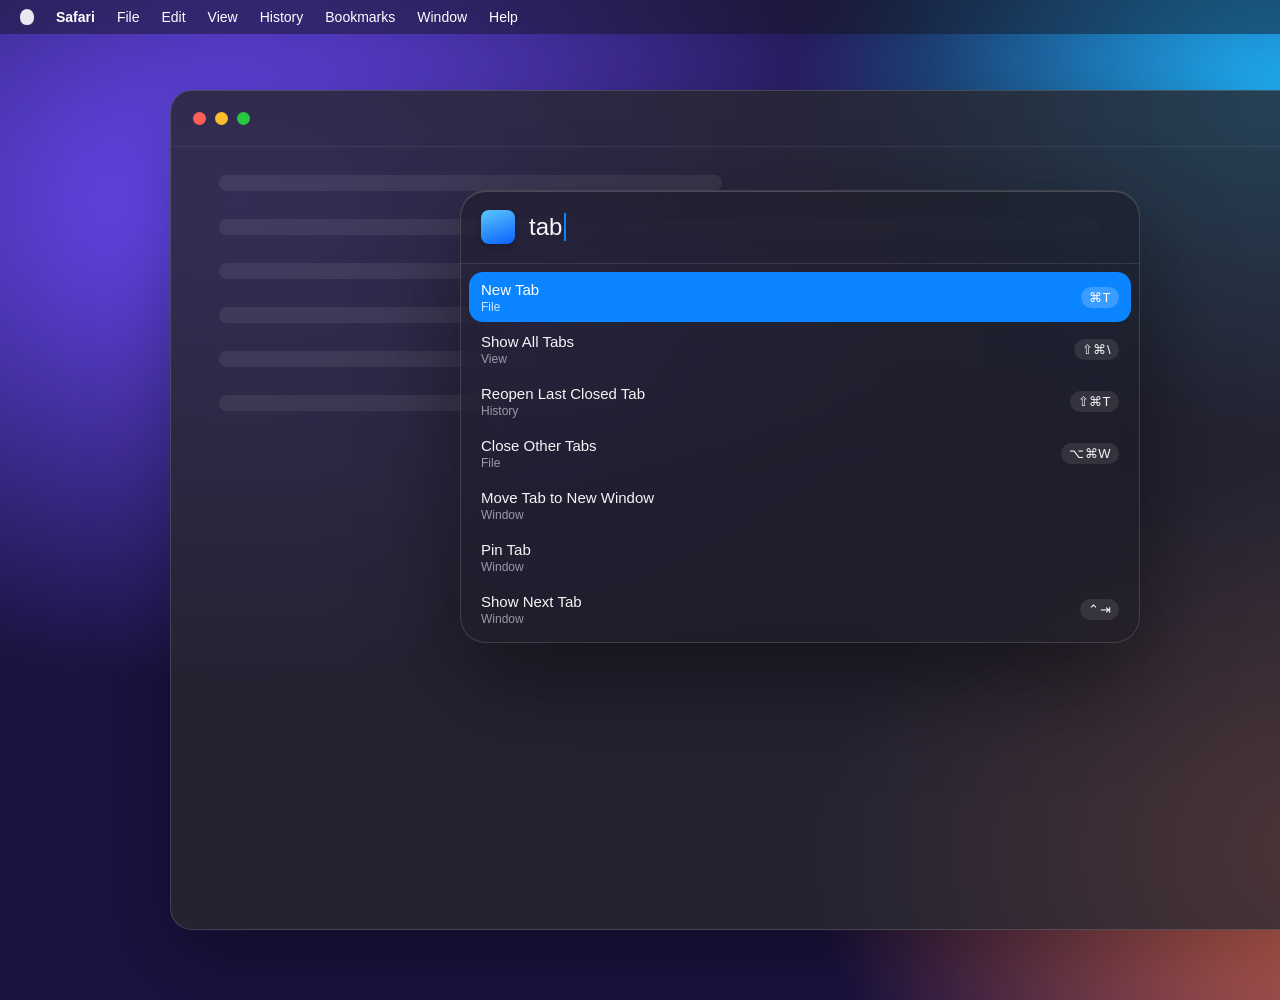
==== docs/mockup.html @ 5e2a11ca "MenuKey: search any app's menus from a shortcut Menu bar app that opens a Liquid Glass panel on a gl" ====
<!doctype html>
<!-- README mockups. Rendered by Scripts/make-mockups.sh: mockup.html#dark and mockup.html#light -->
<html>
<head>
<meta charset="utf-8">
<style>
  :root {
    --panel: rgba(28, 28, 34, 0.58);
    --panel-border: rgba(255, 255, 255, 0.14);
    --text: #f5f5f7;
    --sub: rgba(235, 235, 245, 0.6);
    --pill: rgba(255, 255, 255, 0.09);
    --divider: rgba(255, 255, 255, 0.1);
    --win: rgba(40, 40, 48, 0.82);
    --win-line: rgba(255, 255, 255, 0.07);
    --bar: rgba(20, 20, 28, 0.45);
    --bar-text: #fff;
    --wall: radial-gradient(1200px 800px at 15% 20%, #6d4cff 0%, transparent 60%),
            radial-gradient(1000px 700px at 85% 85%, #ff7a59 0%, transparent 55%),
            radial-gradient(900px 600px at 80% 10%, #1fb6ff 0%, transparent 55%),
            #1b1340;
  }
  body.light {
    --panel: rgba(255, 255, 255, 0.62);
    --panel-border: rgba(255, 255, 255, 0.7);
    --text: #1d1d1f;
    --sub: rgba(60, 60, 67, 0.62);
    --pill: rgba(0, 0, 0, 0.06);
    --divider: rgba(0, 0, 0, 0.08);
    --win: rgba(255, 255, 255, 0.78);
    --win-line: rgba(0, 0, 0, 0.06);
    --bar: rgba(255, 255, 255, 0.4);
    --bar-text: #1d1d1f;
    --wall: radial-gradient(1200px 800px at 20% 15%, #a7c7ff 0%, transparent 60%),
            radial-gradient(1000px 700px at 85% 80%, #ffc6a8 0%, transparent 55%),
            radial-gradient(900px 600px at 75% 10%, #c8b6ff 0%, transparent 55%),
            #eef0f8;
  }
  * { box-sizing: border-box; margin: 0; }
  html, body { width: 1600px; height: 1000px; overflow: hidden; }
  body {
    font-family: -apple-system, BlinkMacSystemFont, "SF Pro Text", sans-serif;
    background: var(--wall);
    color: var(--text);
    -webkit-font-smoothing: antialiased;
  }
  .menubar {
    height: 34px; display: flex; align-items: center; gap: 22px; padding: 0 20px;
    background: var(--bar); backdrop-filter: blur(30px); color: var(--bar-text);
    font-size: 14px; font-weight: 500;
  }
  .menubar b { font-weight: 700; }
  .menubar .right { margin-left: auto; display: flex; gap: 18px; opacity: .9 }
  .apple { width: 14px; height: 16px; border-radius: 50% 50% 45% 45%; background: currentColor; opacity: .9 }
  .window {
    position: absolute; left: 170px; top: 90px; width: 1260px; height: 840px;
    background: var(--win); border-radius: 22px; border: 1px solid var(--panel-border);
    box-shadow: 0 30px 80px rgba(0,0,0,.35); overflow: hidden;
  }
  .window .top { height: 56px; display: flex; align-items: center; gap: 9px; padding: 0 22px; border-bottom: 1px solid var(--win-line) }
  .dot { width: 13px; height: 13px; border-radius: 50%; }
  .window .line { height: 16px; border-radius: 8px; background: var(--win-line); margin: 28px 48px 0; }
  .panel {
    position: absolute; left: 460px; top: 190px; width: 680px;
    background: var(--panel); border: 1px solid var(--panel-border); border-radius: 26px;
    backdrop-filter: blur(40px) saturate(180%);
    box-shadow: inset 0 1px 0 rgba(255,255,255,.18);
  }
  .shadow { position: absolute; left: 460px; top: 190px; width: 680px; border-radius: 26px;
    box-shadow: 0 40px 100px rgba(0,0,0,.45); }
  .head { height: 72px; display: flex; align-items: center; gap: 14px; padding: 0 20px; }
  .appicon { width: 34px; height: 34px; border-radius: 8px; flex: none; box-shadow: 0 2px 6px rgba(0,0,0,.25) }
  .query { font-size: 24px; display: flex; align-items: center; }
  .caret { width: 2px; height: 28px; background: #0a84ff; margin-left: 2px; }
  .divider { height: 1px; background: var(--divider); }
  .list { padding: 8px; display: flex; flex-direction: column; gap: 2px; }
  .row { height: 50px; display: flex; align-items: center; padding: 0 12px; border-radius: 14px; }
  .row.sel { background: #0a84ff; color: #fff; }
  .row .t { font-size: 15px; font-weight: 500; }
  .row .p { font-size: 12px; color: var(--sub); margin-top: 2px }
  .row.sel .p { color: rgba(255,255,255,.8) }
  .row .k { margin-left: auto; font: 500 13px -apple-system, BlinkMacSystemFont, sans-serif; letter-spacing: .5px; padding: 3px 8px; border-radius: 99px; background: var(--pill) }
  .row.sel .k { background: rgba(255,255,255,.2) }
</style>
</head>
<body>
  <div class="menubar" id="menubar"></div>
  <div class="window">
    <div class="top">
      <div class="dot" style="background:#ff5f57"></div>
      <div class="dot" style="background:#febc2e"></div>
      <div class="dot" style="background:#28c840"></div>
    </div>
    <div class="line" style="width:40%"></div><div class="line" style="width:70%"></div>
    <div class="line" style="width:55%"></div><div class="line" style="width:62%"></div>
    <div class="line" style="width:35%"></div><div class="line" style="width:66%"></div>
  </div>
  <div class="shadow" id="shadow"></div>
  <div class="panel" id="panel">
    <div class="head">
      <div class="appicon" id="icon"></div>
      <div class="query" id="query"></div>
    </div>
    <div class="divider"></div>
    <div class="list" id="list"></div>
  </div>
<script>
  const scenes = {
    dark: {
      app: "Safari", menus: ["File", "Edit", "View", "History", "Bookmarks", "Window", "Help"],
      icon: "linear-gradient(160deg,#5ac8fa,#0a60ff)", query: "tab",
      rows: [
        ["New Tab", "File", "⌘T"],
        ["Show All Tabs", "View", "⇧⌘\\"],
        ["Reopen Last Closed Tab", "History", "⇧⌘T"],
        ["Close Other Tabs", "File", "⌥⌘W"],
        ["Move Tab to New Window", "Window", ""],
        ["Pin Tab", "Window", ""],
        ["Show Next Tab", "Window", "⌃⇥"],
      ],
    },
    light: {
      app: "Finder", menus: ["File", "Edit", "View", "Go", "Window", "Help"],
      icon: "linear-gradient(160deg,#7fd3ff,#1e7bff)", query: "new fo",
      rows: [
        ["New Folder", "File", "⇧⌘N"],
        ["New Folder with Selection", "File", "⌃⌘N"],
        ["New Smart Folder", "File", "⌥⌘N"],
        ["New Finder Window", "File", "⌘N"],
      ],
    },
  };
  const name = location.hash.slice(1) || "dark";
  const s = scenes[name];
  document.body.className = name;
  document.getElementById("menubar").innerHTML =
    `<div class="apple"></div><b>${s.app}</b>` + s.menus.map(m => `<span>${m}</span>`).join("") +
    `<div class="right"><img src="../Resources/AppIcon.png" style="width:20px;height:20px;margin-top:-2px"><span>Tue 9:41</span></div>`;
  document.getElementById("icon").style.background = s.icon;
  document.getElementById("query").innerHTML = `${s.query}<span class="caret"></span>`;
  document.getElementById("list").innerHTML = s.rows.map((r, i) =>
    `<div class="row ${i === 0 ? "sel" : ""}"><div><div class="t">${r[0]}</div><div class="p">${r[1]}</div></div>` +
    (r[2] ? `<div class="k">${r[2]}</div>` : "") + `</div>`).join("");
  document.getElementById("shadow").style.height = document.getElementById("panel").offsetHeight + "px";
</script>
</body>
</html>
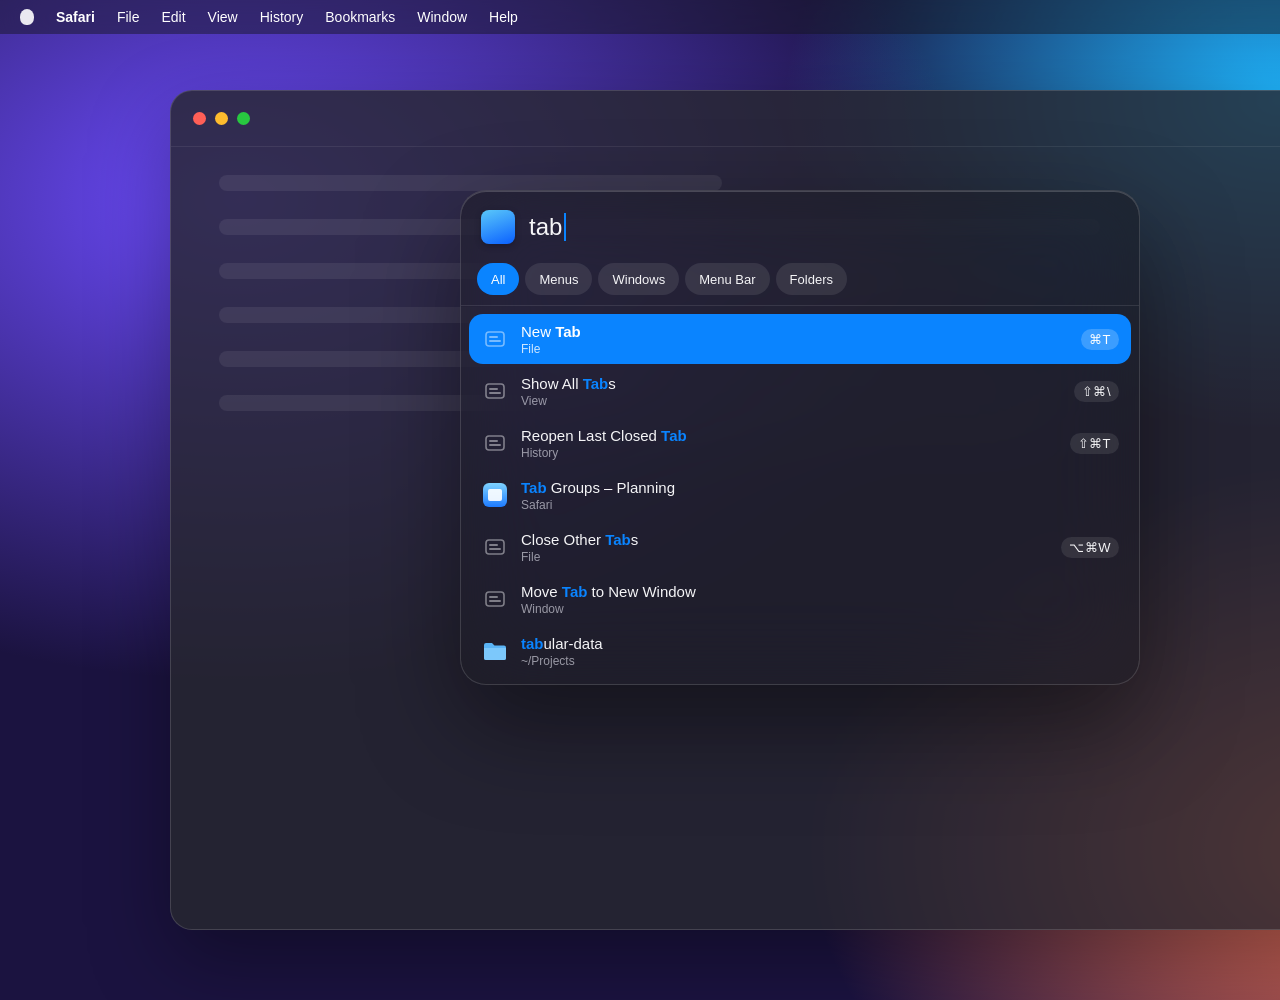
==== commit 4b1c48d5: "MenuKey 1.1: windows, menu bar icons, folders, smarter search - Scopes (All, Menus, Windows, Menu Ba" ====
--- a/docs/mockup.html
+++ b/docs/mockup.html
@@ -72,6 +72,14 @@
   .appicon { width: 34px; height: 34px; border-radius: 8px; flex: none; box-shadow: 0 2px 6px rgba(0,0,0,.25) }
   .query { font-size: 24px; display: flex; align-items: center; }
   .caret { width: 2px; height: 28px; background: #0a84ff; margin-left: 2px; }
+  .chips { display: flex; gap: 6px; padding: 0 16px 10px; }
+  .chip { height: 32px; padding: 0 14px; border-radius: 99px; display: flex; align-items: center;
+    font-size: 13px; font-weight: 500; background: var(--pill); }
+  .chip.on { background: #0a84ff; color: #fff; }
+  .ico { width: 28px; height: 28px; flex: none; margin-right: 12px; display: flex; align-items: center; justify-content: center; }
+  .ico svg { width: 28px; height: 28px; }
+  .hl { color: #0a84ff; font-weight: 800; }
+  .row.sel .hl { color: #fff; }
   .divider { height: 1px; background: var(--divider); }
   .list { padding: 8px; display: flex; flex-direction: column; gap: 2px; }
   .row { height: 50px; display: flex; align-items: center; padding: 0 12px; border-radius: 14px; }
@@ -101,32 +109,41 @@
       <div class="appicon" id="icon"></div>
       <div class="query" id="query"></div>
     </div>
+    <div class="chips" id="chips"></div>
     <div class="divider"></div>
     <div class="list" id="list"></div>
   </div>
 <script>
+  const icons = {
+    menu: `<svg viewBox="0 0 28 28"><rect x="5" y="7" width="18" height="14" rx="3" fill="none" stroke="currentColor" stroke-opacity=".45" stroke-width="1.6"/><rect x="8" y="11" width="9" height="2" rx="1" fill="currentColor" fill-opacity=".45"/><rect x="8" y="15" width="12" height="2" rx="1" fill="currentColor" fill-opacity=".45"/></svg>`,
+    folder: `<svg viewBox="0 0 28 28"><path d="M3 8a2 2 0 0 1 2-2h6l2.5 2.5H23a2 2 0 0 1 2 2V21a2 2 0 0 1-2 2H5a2 2 0 0 1-2-2z" fill="#5ab4f5"/><path d="M3 11h22v10a2 2 0 0 1-2 2H5a2 2 0 0 1-2-2z" fill="#7cc8fb"/></svg>`,
+    window: `<svg viewBox="0 0 28 28"><rect x="2" y="2" width="24" height="24" rx="6" fill="url(#g1)"/><defs><linearGradient id="g1" x1="0" y1="0" x2="0" y2="1"><stop offset="0" stop-color="#7fd3ff"/><stop offset="1" stop-color="#1e7bff"/></linearGradient></defs><rect x="7" y="8" width="14" height="12" rx="2" fill="#fff" fill-opacity=".9"/></svg>`,
+    extra: `<svg viewBox="0 0 28 28"><rect x="4" y="9" width="18" height="10" rx="3" fill="none" stroke="currentColor" stroke-width="1.6"/><rect x="6" y="11" width="11" height="6" rx="1.5" fill="currentColor"/><rect x="23" y="12" width="2" height="4" rx="1" fill="currentColor"/></svg>`,
+    spark: `<svg viewBox="0 0 28 28"><path d="M14 4l2.2 6.3L22 13l-5.8 2.7L14 22l-2.2-6.3L6 13l5.8-2.7z" fill="#0a84ff"/></svg>`,
+  };
   const scenes = {
     dark: {
       app: "Safari", menus: ["File", "Edit", "View", "History", "Bookmarks", "Window", "Help"],
-      icon: "linear-gradient(160deg,#5ac8fa,#0a60ff)", query: "tab",
+      icon: "linear-gradient(160deg,#5ac8fa,#0a60ff)", query: "tab", scope: 0,
       rows: [
-        ["New Tab", "File", "⌘T"],
-        ["Show All Tabs", "View", "⇧⌘\\"],
-        ["Reopen Last Closed Tab", "History", "⇧⌘T"],
-        ["Close Other Tabs", "File", "⌥⌘W"],
-        ["Move Tab to New Window", "Window", ""],
-        ["Pin Tab", "Window", ""],
-        ["Show Next Tab", "Window", "⌃⇥"],
+        ["menu", "New Tab", "File", "⌘T"],
+        ["menu", "Show All Tabs", "View", "⇧⌘\\"],
+        ["menu", "Reopen Last Closed Tab", "History", "⇧⌘T"],
+        ["window", "Tab Groups – Planning", "Safari", ""],
+        ["menu", "Close Other Tabs", "File", "⌥⌘W"],
+        ["menu", "Move Tab to New Window", "Window", ""],
+        ["folder", "tabular-data", "~/Projects", ""],
       ],
     },
     light: {
       app: "Finder", menus: ["File", "Edit", "View", "Go", "Window", "Help"],
-      icon: "linear-gradient(160deg,#7fd3ff,#1e7bff)", query: "new fo",
+      icon: "linear-gradient(160deg,#7fd3ff,#1e7bff)", query: "down", scope: 0,
       rows: [
-        ["New Folder", "File", "⇧⌘N"],
-        ["New Folder with Selection", "File", "⌃⌘N"],
-        ["New Smart Folder", "File", "⌥⌘N"],
-        ["New Finder Window", "File", "⌘N"],
+        ["menu", "Downloads", "Go", "⌥⌘L"],
+        ["folder", "Downloads", "~", ""],
+        ["window", "Downloads", "Finder", ""],
+        ["folder", "downloads-archive", "~/Documents", ""],
+        ["menu", "Download Linked File", "Edit › Services", ""],
       ],
     },
   };
@@ -138,9 +155,13 @@
     `<div class="right"><img src="../Resources/AppIcon.png" style="width:20px;height:20px;margin-top:-2px"><span>Tue 9:41</span></div>`;
   document.getElementById("icon").style.background = s.icon;
   document.getElementById("query").innerHTML = `${s.query}<span class="caret"></span>`;
+  document.getElementById("chips").innerHTML = ["All", "Menus", "Windows", "Menu Bar", "Folders"]
+    .map((c, i) => `<div class="chip ${i === s.scope ? "on" : ""}">${c}</div>`).join("");
+  const hl = (t) => { const i = t.toLowerCase().indexOf(s.query); return i < 0 ? t :
+    t.slice(0, i) + `<span class="hl">${t.slice(i, i + s.query.length)}</span>` + t.slice(i + s.query.length); };
   document.getElementById("list").innerHTML = s.rows.map((r, i) =>
-    `<div class="row ${i === 0 ? "sel" : ""}"><div><div class="t">${r[0]}</div><div class="p">${r[1]}</div></div>` +
-    (r[2] ? `<div class="k">${r[2]}</div>` : "") + `</div>`).join("");
+    `<div class="row ${i === 0 ? "sel" : ""}"><div class="ico">${icons[r[0]]}</div><div><div class="t">${hl(r[1])}</div><div class="p">${r[2]}</div></div>` +
+    (r[3] ? `<div class="k">${r[3]}</div>` : "") + `</div>`).join("");
   document.getElementById("shadow").style.height = document.getElementById("panel").offsetHeight + "px";
 </script>
 </body>
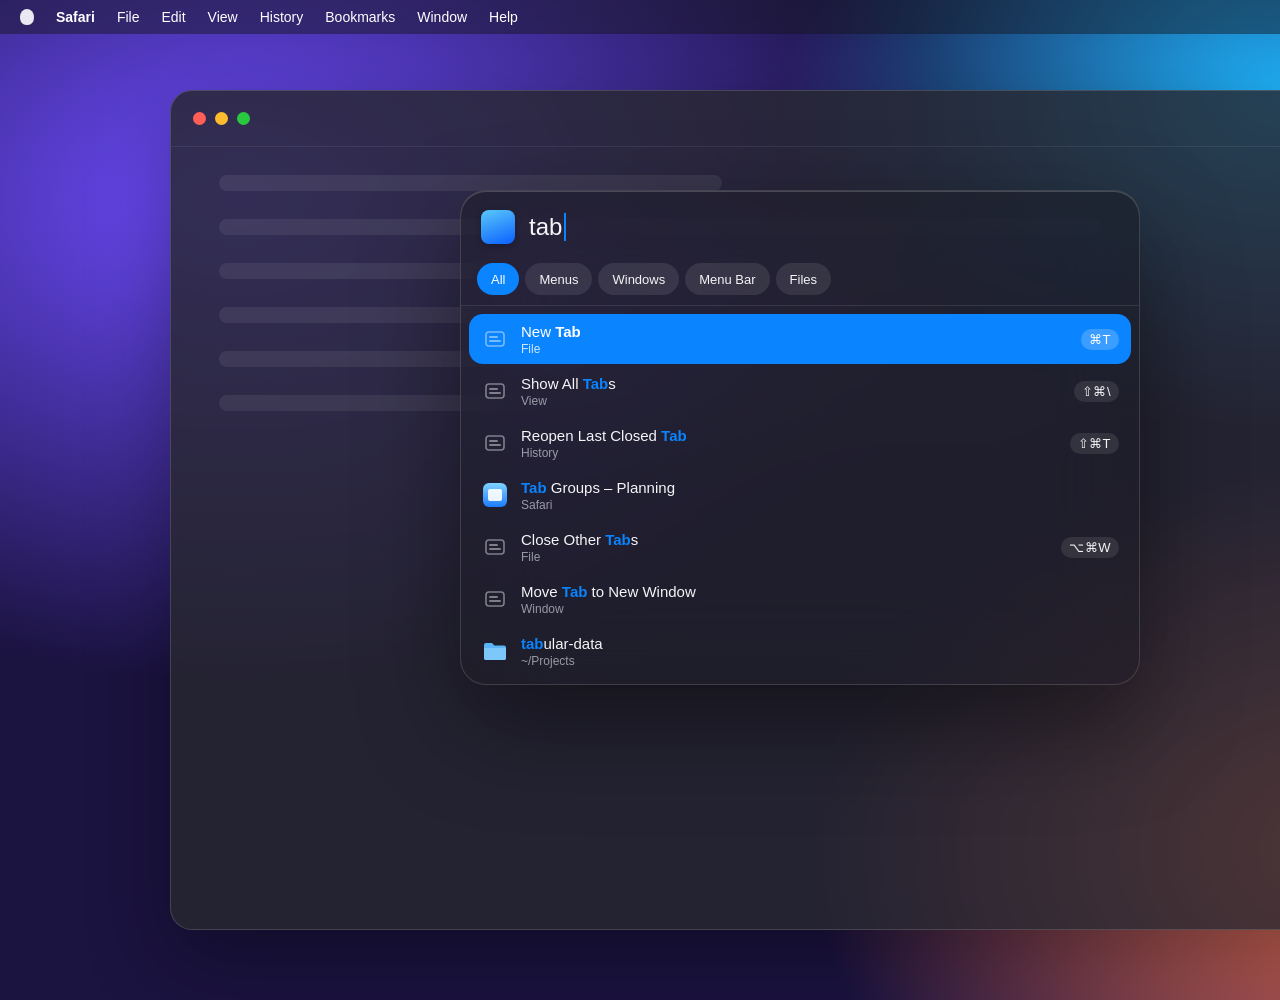
==== commit 60b74a29: "JumpKey 1.2: rename from MenuKey, add file search - Renamed to JumpKey (bundle id com.patrickfreyer." ====
--- a/docs/mockup.html
+++ b/docs/mockup.html
@@ -155,7 +155,7 @@
     `<div class="right"><img src="../Resources/AppIcon.png" style="width:20px;height:20px;margin-top:-2px"><span>Tue 9:41</span></div>`;
   document.getElementById("icon").style.background = s.icon;
   document.getElementById("query").innerHTML = `${s.query}<span class="caret"></span>`;
-  document.getElementById("chips").innerHTML = ["All", "Menus", "Windows", "Menu Bar", "Folders"]
+  document.getElementById("chips").innerHTML = ["All", "Menus", "Windows", "Menu Bar", "Files"]
     .map((c, i) => `<div class="chip ${i === s.scope ? "on" : ""}">${c}</div>`).join("");
   const hl = (t) => { const i = t.toLowerCase().indexOf(s.query); return i < 0 ? t :
     t.slice(0, i) + `<span class="hl">${t.slice(i, i + s.query.length)}</span>` + t.slice(i + s.query.length); };
